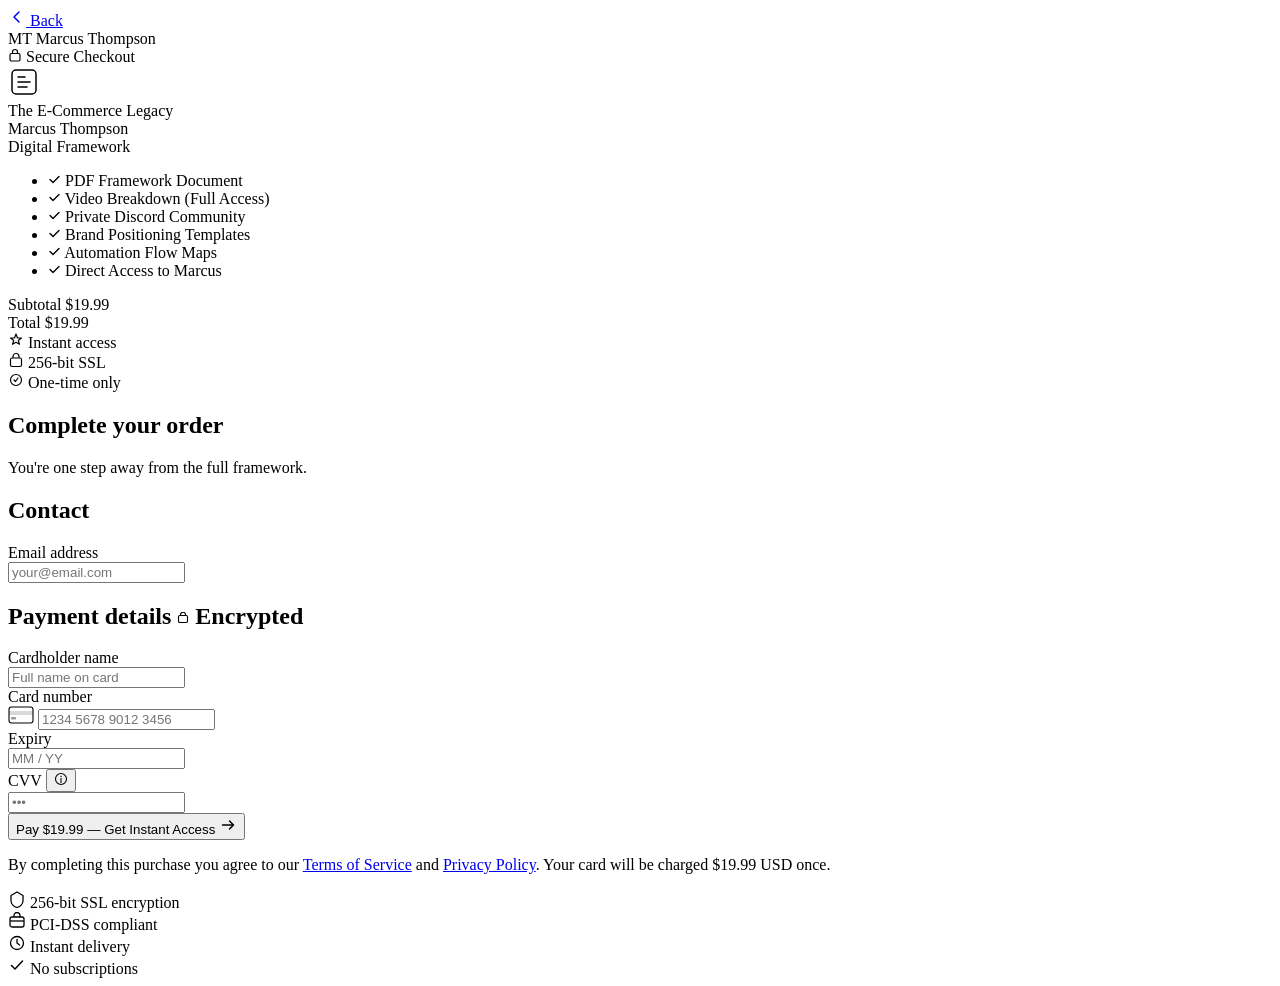
==== checkout.html @ 84d75840 "Create checkout.html" ====
<!DOCTYPE html>
<html lang="en">
<head>
  <meta charset="UTF-8" />
  <meta name="viewport" content="width=device-width, initial-scale=1.0" />
  <meta name="description" content="Secure checkout — The E-Commerce Legacy by Marcus Thompson" />
  <title>Checkout — The E-Commerce Legacy</title>

  <!-- Fonts -->
  <link rel="preconnect" href="https://fonts.googleapis.com" />
  <link rel="preconnect" href="https://fonts.gstatic.com" crossorigin />
  <link href="https://fonts.googleapis.com/css2?family=Cormorant+Garamond:ital,wght@0,300;0,400;0,500;0,600;1,300;1,400&family=DM+Sans:opsz,wght@9..40,300;9..40,400;9..40,500&display=swap" rel="stylesheet" />

  <!-- GSAP -->
  <script src="https://cdnjs.cloudflare.com/ajax/libs/gsap/3.12.5/gsap.min.js"></script>

  <link rel="stylesheet" href="css/style.css" />
</head>
<body class="checkout-page">

  <!-- Checkout Ambient BG -->
  <div class="co-bg" aria-hidden="true">
    <div class="co-bg__orb co-bg__orb--1"></div>
    <div class="co-bg__orb co-bg__orb--2"></div>
    <div class="co-bg__noise"></div>
  </div>

  <!-- Top Bar -->
  <header class="co-header">
    <a class="co-header__back" href="index.html" aria-label="Back to main page">
      <svg width="18" height="18" viewBox="0 0 18 18" fill="none" aria-hidden="true"><path d="M11 4L6 9l5 5" stroke="currentColor" stroke-width="1.5" stroke-linecap="round" stroke-linejoin="round"/></svg>
      <span>Back</span>
    </a>
    <div class="co-header__brand">
      <span class="co-header__logo-mark">MT</span>
      <span class="co-header__logo-text">Marcus Thompson</span>
    </div>
    <div class="co-header__secure" aria-label="Secure checkout">
      <svg width="14" height="14" viewBox="0 0 14 14" fill="none" aria-hidden="true"><rect x="2" y="5.5" width="10" height="7.5" rx="1.5" stroke="currentColor" stroke-width="1.2"/><path d="M4.5 5.5V4a2.5 2.5 0 015 0v1.5" stroke="currentColor" stroke-width="1.2"/></svg>
      <span>Secure Checkout</span>
    </div>
  </header>

  <!-- Checkout Layout -->
  <main class="co-main" id="checkout-main">
    <div class="co-layout">

      <!-- LEFT: Order Summary -->
      <aside class="co-summary" aria-label="Order summary">

        <div class="co-summary__product">
          <div class="co-summary__product-image" aria-hidden="true">
            <div class="co-summary__product-icon">
              <svg width="32" height="32" viewBox="0 0 32 32" fill="none"><rect x="4" y="4" width="24" height="24" rx="4" stroke="currentColor" stroke-width="1.5"/><path d="M10 16h12M10 11h7M10 21h9" stroke="currentColor" stroke-width="1.5" stroke-linecap="round"/></svg>
            </div>
          </div>
          <div class="co-summary__product-info">
            <div class="co-summary__product-name">The E-Commerce Legacy</div>
            <div class="co-summary__product-author">Marcus Thompson</div>
            <div class="co-summary__product-type">Digital Framework</div>
          </div>
        </div>

        <div class="co-summary__divider" aria-hidden="true"></div>

        <ul class="co-summary__includes" role="list" aria-label="What's included">
          <li class="co-summary__include-item">
            <svg width="13" height="13" viewBox="0 0 13 13" fill="none" aria-hidden="true"><path d="M2 6.5L5 9.5L11 3.5" stroke="currentColor" stroke-width="1.4" stroke-linecap="round" stroke-linejoin="round"/></svg>
            <span>PDF Framework Document</span>
          </li>
          <li class="co-summary__include-item">
            <svg width="13" height="13" viewBox="0 0 13 13" fill="none" aria-hidden="true"><path d="M2 6.5L5 9.5L11 3.5" stroke="currentColor" stroke-width="1.4" stroke-linecap="round" stroke-linejoin="round"/></svg>
            <span>Video Breakdown (Full Access)</span>
          </li>
          <li class="co-summary__include-item">
            <svg width="13" height="13" viewBox="0 0 13 13" fill="none" aria-hidden="true"><path d="M2 6.5L5 9.5L11 3.5" stroke="currentColor" stroke-width="1.4" stroke-linecap="round" stroke-linejoin="round"/></svg>
            <span>Private Discord Community</span>
          </li>
          <li class="co-summary__include-item">
            <svg width="13" height="13" viewBox="0 0 13 13" fill="none" aria-hidden="true"><path d="M2 6.5L5 9.5L11 3.5" stroke="currentColor" stroke-width="1.4" stroke-linecap="round" stroke-linejoin="round"/></svg>
            <span>Brand Positioning Templates</span>
          </li>
          <li class="co-summary__include-item">
            <svg width="13" height="13" viewBox="0 0 13 13" fill="none" aria-hidden="true"><path d="M2 6.5L5 9.5L11 3.5" stroke="currentColor" stroke-width="1.4" stroke-linecap="round" stroke-linejoin="round"/></svg>
            <span>Automation Flow Maps</span>
          </li>
          <li class="co-summary__include-item">
            <svg width="13" height="13" viewBox="0 0 13 13" fill="none" aria-hidden="true"><path d="M2 6.5L5 9.5L11 3.5" stroke="currentColor" stroke-width="1.4" stroke-linecap="round" stroke-linejoin="round"/></svg>
            <span>Direct Access to Marcus</span>
          </li>
        </ul>

        <div class="co-summary__divider" aria-hidden="true"></div>

        <div class="co-summary__totals">
          <div class="co-summary__line">
            <span>Subtotal</span>
            <span>$19.99</span>
          </div>
          <div class="co-summary__line co-summary__line--total">
            <span>Total</span>
            <span class="co-summary__total-price">$19.99</span>
          </div>
        </div>

        <div class="co-summary__badge">
          <div class="co-summary__badge-row">
            <div class="co-summary__badge-item">
              <svg width="16" height="16" viewBox="0 0 16 16" fill="none" aria-hidden="true"><path d="M8 2l1.5 4h4l-3.25 2.4 1.25 3.85L8 10.3l-3.5 1.95 1.25-3.85L2.5 6h4L8 2z" stroke="currentColor" stroke-width="1.2" stroke-linejoin="round"/></svg>
              <span>Instant access</span>
            </div>
            <div class="co-summary__badge-item">
              <svg width="16" height="16" viewBox="0 0 16 16" fill="none" aria-hidden="true"><rect x="2.5" y="6" width="11" height="8.5" rx="1.5" stroke="currentColor" stroke-width="1.2"/><path d="M5 6V4.5a3 3 0 016 0V6" stroke="currentColor" stroke-width="1.2"/></svg>
              <span>256-bit SSL</span>
            </div>
            <div class="co-summary__badge-item">
              <svg width="16" height="16" viewBox="0 0 16 16" fill="none" aria-hidden="true"><circle cx="8" cy="8" r="5.5" stroke="currentColor" stroke-width="1.2"/><path d="M6 8l1.5 1.5L10 6" stroke="currentColor" stroke-width="1.2" stroke-linecap="round" stroke-linejoin="round"/></svg>
              <span>One-time only</span>
            </div>
          </div>
        </div>

      </aside>

      <!-- RIGHT: Payment Form -->
      <section class="co-form-section" aria-labelledby="checkout-heading">
        <div class="co-form-card">

          <h1 class="co-form-heading" id="checkout-heading">Complete your order</h1>
          <p class="co-form-sub">You're one step away from the full framework.</p>

          <div class="co-form" id="checkoutForm" novalidate>

            <!-- Contact -->
            <div class="co-form-group">
              <h2 class="co-form-section-title">Contact</h2>
              <div class="co-field-wrap">
                <label class="co-field-label" for="co-email">Email address</label>
                <div class="co-field-input-wrap">
                  <input
                    class="co-field-input"
                    type="email"
                    id="co-email"
                    name="email"
                    placeholder="your@email.com"
                    autocomplete="email"
                    required
                  />
                  <div class="co-field-focus-ring" aria-hidden="true"></div>
                </div>
              </div>
            </div>

            <!-- Card Details -->
            <div class="co-form-group">
              <h2 class="co-form-section-title">
                Payment details
                <span class="co-form-section-badge">
                  <svg width="12" height="12" viewBox="0 0 12 12" fill="none" aria-hidden="true"><rect x="1.5" y="3.5" width="9" height="7" rx="1.2" stroke="currentColor" stroke-width="1.1"/><path d="M3.5 3.5V2.8a2.5 2.5 0 015 0v.7" stroke="currentColor" stroke-width="1.1"/></svg>
                  Encrypted
                </span>
              </h2>

              <div class="co-field-wrap">
                <label class="co-field-label" for="co-name">Cardholder name</label>
                <div class="co-field-input-wrap">
                  <input
                    class="co-field-input"
                    type="text"
                    id="co-name"
                    name="name"
                    placeholder="Full name on card"
                    autocomplete="cc-name"
                    required
                  />
                  <div class="co-field-focus-ring" aria-hidden="true"></div>
                </div>
              </div>

              <div class="co-field-wrap">
                <label class="co-field-label" for="co-card">Card number</label>
                <div class="co-field-input-wrap co-field-input-wrap--card">
                  <span class="co-field-card-icon" aria-hidden="true">
                    <svg width="26" height="18" viewBox="0 0 26 18" fill="none"><rect x="1" y="1" width="24" height="16" rx="2.5" stroke="currentColor" stroke-width="1.1"/><rect x="1" y="5" width="24" height="4" fill="currentColor" opacity="0.15"/><rect x="3" y="11" width="5" height="2.5" rx=".8" fill="currentColor" opacity="0.4"/></svg>
                  </span>
                  <input
                    class="co-field-input co-field-input--pad-card"
                    type="text"
                    id="co-card"
                    name="cardNumber"
                    placeholder="1234 5678 9012 3456"
                    maxlength="19"
                    autocomplete="cc-number"
                    inputmode="numeric"
                    required
                  />
                  <div class="co-field-focus-ring" aria-hidden="true"></div>
                </div>
              </div>

              <div class="co-field-row">
                <div class="co-field-wrap">
                  <label class="co-field-label" for="co-expiry">Expiry</label>
                  <div class="co-field-input-wrap">
                    <input
                      class="co-field-input"
                      type="text"
                      id="co-expiry"
                      name="expiry"
                      placeholder="MM / YY"
                      maxlength="7"
                      autocomplete="cc-exp"
                      inputmode="numeric"
                      required
                    />
                    <div class="co-field-focus-ring" aria-hidden="true"></div>
                  </div>
                </div>
                <div class="co-field-wrap">
                  <label class="co-field-label" for="co-cvv">
                    CVV
                    <button class="co-field-help" type="button" aria-label="CVV info: 3 or 4 digit code on your card">
                      <svg width="14" height="14" viewBox="0 0 14 14" fill="none" aria-hidden="true"><circle cx="7" cy="7" r="5.5" stroke="currentColor" stroke-width="1.1"/><path d="M7 6.5v4" stroke="currentColor" stroke-width="1.1" stroke-linecap="round"/><circle cx="7" cy="4.5" r=".7" fill="currentColor"/></svg>
                    </button>
                  </label>
                  <div class="co-field-input-wrap">
                    <input
                      class="co-field-input"
                      type="text"
                      id="co-cvv"
                      name="cvv"
                      placeholder="•••"
                      maxlength="4"
                      autocomplete="cc-csc"
                      inputmode="numeric"
                      required
                    />
                    <div class="co-field-focus-ring" aria-hidden="true"></div>
                  </div>
                </div>
              </div>
            </div>

            <!-- Submit -->
            <button
              class="co-submit"
              type="button"
              id="submitBtn"
              aria-label="Pay $19.99 and get instant access"
            >
              <span class="co-submit__inner">
                <span class="co-submit__text">Pay $19.99 — Get Instant Access</span>
                <svg class="co-submit__icon" width="18" height="18" viewBox="0 0 18 18" fill="none" aria-hidden="true"><path d="M3.5 9h11M10.5 5l4 4-4 4" stroke="currentColor" stroke-width="1.5" stroke-linecap="round" stroke-linejoin="round"/></svg>
                <span class="co-submit__loading" aria-hidden="true">
                  <span class="co-submit__spinner"></span>
                </span>
              </span>
            </button>

            <p class="co-form-legal">
              By completing this purchase you agree to our
              <a href="#" class="co-form-legal-link">Terms of Service</a> and
              <a href="#" class="co-form-legal-link">Privacy Policy</a>.
              Your card will be charged $19.99 USD once.
            </p>

          </div>

        </div>

        <!-- Trust row under form -->
        <div class="co-trust-row" role="list" aria-label="Trust indicators">
          <div class="co-trust-item" role="listitem">
            <svg width="18" height="18" viewBox="0 0 18 18" fill="none" aria-hidden="true"><path d="M9 2L3 5.5v5C3 13.5 5.5 16.5 9 17.5c3.5-1 6-4 6-7V5.5L9 2z" stroke="currentColor" stroke-width="1.3" stroke-linejoin="round"/></svg>
            <span>256-bit SSL encryption</span>
          </div>
          <div class="co-trust-item" role="listitem">
            <svg width="18" height="18" viewBox="0 0 18 18" fill="none" aria-hidden="true"><rect x="2" y="5" width="14" height="10" rx="2" stroke="currentColor" stroke-width="1.3"/><path d="M6 5V3.5a3 3 0 016 0V5" stroke="currentColor" stroke-width="1.3"/><path d="M2 9h14" stroke="currentColor" stroke-width="1.3"/></svg>
            <span>PCI-DSS compliant</span>
          </div>
          <div class="co-trust-item" role="listitem">
            <svg width="18" height="18" viewBox="0 0 18 18" fill="none" aria-hidden="true"><circle cx="9" cy="9" r="6.5" stroke="currentColor" stroke-width="1.3"/><path d="M9 5.5v3.5l2.5 2" stroke="currentColor" stroke-width="1.3" stroke-linecap="round"/></svg>
            <span>Instant delivery</span>
          </div>
          <div class="co-trust-item" role="listitem">
            <svg width="18" height="18" viewBox="0 0 18 18" fill="none" aria-hidden="true"><path d="M3.5 9.5L7 13L14.5 5" stroke="currentColor" stroke-width="1.5" stroke-linecap="round" stroke-linejoin="round"/></svg>
            <span>No subscriptions</span>
          </div>
        </div>

      </section>

    </div>
  </main>

  <!-- Success Overlay (shown after "payment") -->
  <div class="co-success" id="successOverlay" aria-live="polite" aria-atomic="true" hidden>
    <div class="co-success__card">
      <div class="co-success__icon" aria-hidden="true">
        <svg width="40" height="40" viewBox="0 0 40 40" fill="none"><circle cx="20" cy="20" r="18" stroke="currentColor" stroke-width="1.5"/><path d="M12 20.5L17.5 26L28 14" stroke="currentColor" stroke-width="2" stroke-linecap="round" stroke-linejoin="round"/></svg>
      </div>
      <h2 class="co-success__heading">You're in.</h2>
      <p class="co-success__sub">Check your email for instant access to The E-Commerce Legacy. Welcome to the framework.</p>
      <a class="co-success__cta" href="index.html">Back to Home</a>
    </div>
  </div>

  <script src="js/script.js"></script>
  <script src="js/checkout.js"></script>
</body>
</html>
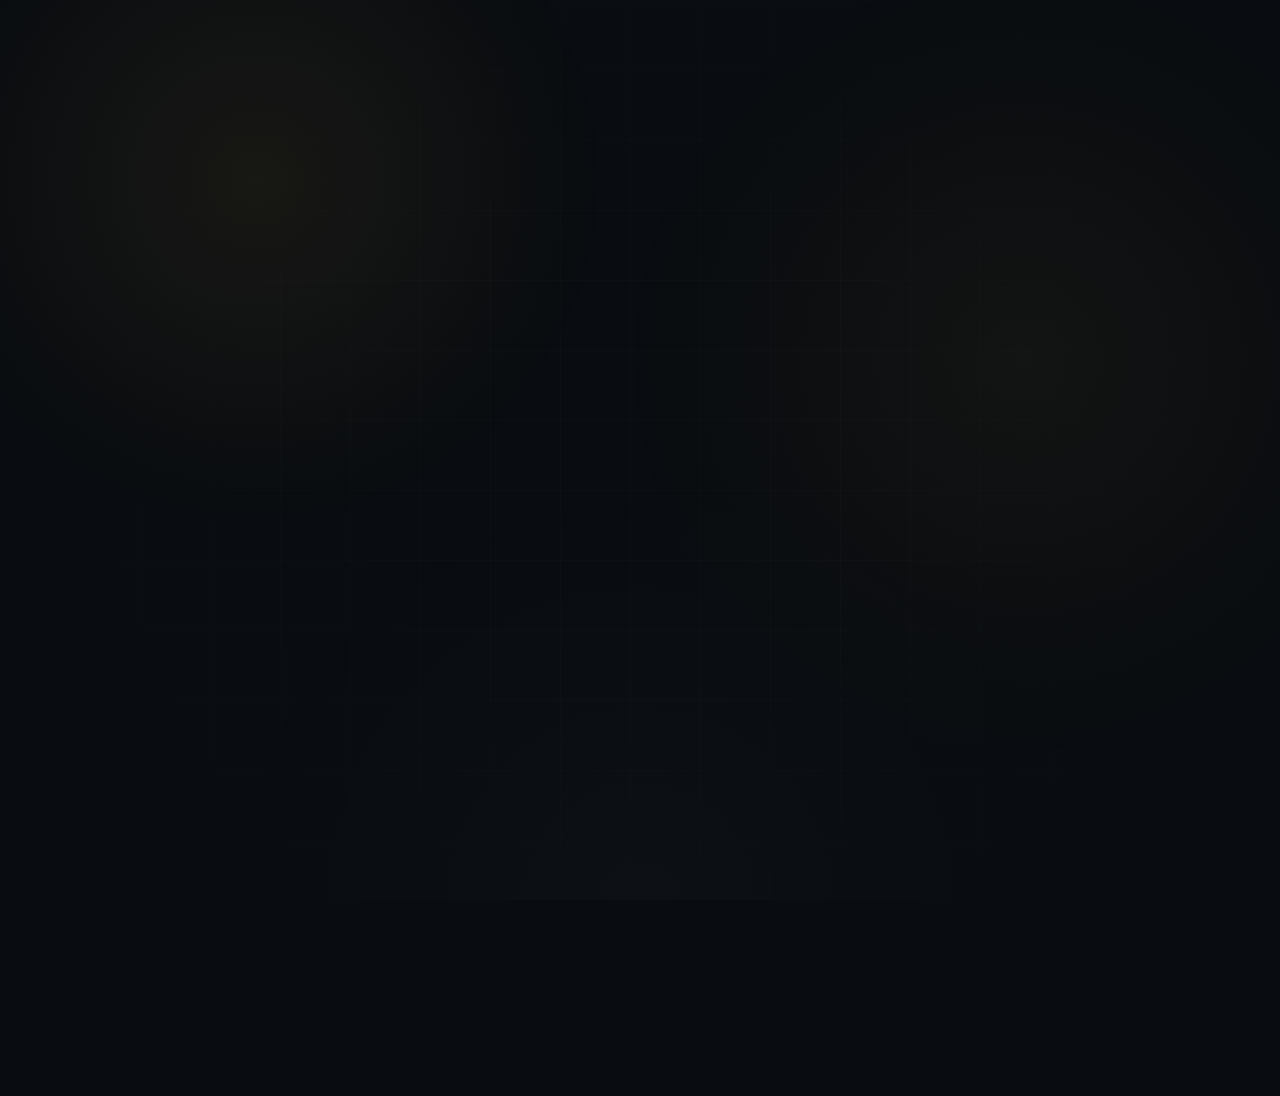
==== commit 0c85f46f: "Update checkout.html" ====
--- a/checkout.html
+++ b/checkout.html
@@ -1,311 +1,510 @@
 <!DOCTYPE html>
 <html lang="en">
 <head>
-  <meta charset="UTF-8" />
-  <meta name="viewport" content="width=device-width, initial-scale=1.0" />
-  <meta name="description" content="Secure checkout — The E-Commerce Legacy by Marcus Thompson" />
-  <title>Checkout — The E-Commerce Legacy</title>
-
-  <!-- Fonts -->
-  <link rel="preconnect" href="https://fonts.googleapis.com" />
-  <link rel="preconnect" href="https://fonts.gstatic.com" crossorigin />
-  <link href="https://fonts.googleapis.com/css2?family=Cormorant+Garamond:ital,wght@0,300;0,400;0,500;0,600;1,300;1,400&family=DM+Sans:opsz,wght@9..40,300;9..40,400;9..40,500&display=swap" rel="stylesheet" />
-
-  <!-- GSAP -->
-  <script src="https://cdnjs.cloudflare.com/ajax/libs/gsap/3.12.5/gsap.min.js"></script>
-
-  <link rel="stylesheet" href="css/style.css" />
+<meta charset="UTF-8">
+<meta name="viewport" content="width=device-width, initial-scale=1.0">
+
+<title>Checkout — The E-Commerce Legacy</title>
+
+<meta name="description" content="Secure checkout for The E-Commerce Legacy">
+
+<link rel="preconnect" href="https://fonts.googleapis.com">
+<link rel="preconnect" href="https://fonts.gstatic.com" crossorigin>
+
+<link href="https://fonts.googleapis.com/css2?family=Playfair+Display:wght@400;500;600;700;800&family=Inter:wght@300;400;500;600;700;800&display=swap" rel="stylesheet">
+
+<script src="https://cdnjs.cloudflare.com/ajax/libs/gsap/3.12.5/gsap.min.js"></script>
+
+<style>
+
+:root{
+  --bg:#090c10;
+  --bg2:#11161d;
+  --card:#171c24;
+  --gold:#c9a84c;
+  --goldLight:#ebcf83;
+  --text:#d9dde5;
+  --muted:#8e98a8;
+  --line:rgba(255,255,255,0.08);
+  --radius:28px;
+  --shadow:0 20px 80px rgba(0,0,0,0.45);
+}
+
+*{
+  margin:0;
+  padding:0;
+  box-sizing:border-box;
+}
+
+body{
+  min-height:100vh;
+  background:var(--bg);
+  color:var(--text);
+  font-family:'Inter',sans-serif;
+  overflow-x:hidden;
+  display:flex;
+  align-items:center;
+  justify-content:center;
+  padding:50px;
+  position:relative;
+}
+
+body::before{
+  content:'';
+  position:fixed;
+  inset:0;
+  background:
+    radial-gradient(circle at 20% 20%, rgba(201,168,76,0.08), transparent 28%),
+    radial-gradient(circle at 80% 40%, rgba(201,168,76,0.05), transparent 35%),
+    radial-gradient(circle at 50% 100%, rgba(255,255,255,0.02), transparent 40%);
+  pointer-events:none;
+  z-index:-2;
+}
+
+body::after{
+  content:'';
+  position:fixed;
+  inset:0;
+  background-image:
+  linear-gradient(rgba(255,255,255,0.015) 1px, transparent 1px),
+  linear-gradient(90deg, rgba(255,255,255,0.015) 1px, transparent 1px);
+  background-size:70px 70px;
+  mask-image:radial-gradient(circle at center, black 30%, transparent 90%);
+  z-index:-3;
+}
+
+.checkout-wrapper{
+  width:100%;
+  max-width:1320px;
+  display:grid;
+  grid-template-columns:1fr 0.9fr;
+  gap:40px;
+  align-items:start;
+}
+
+.checkout-card,
+.summary-card{
+  background:rgba(255,255,255,0.03);
+  border:1px solid rgba(255,255,255,0.08);
+  border-radius:var(--radius);
+  backdrop-filter:blur(20px);
+  box-shadow:var(--shadow);
+  overflow:hidden;
+  position:relative;
+}
+
+.checkout-card::before,
+.summary-card::before{
+  content:'';
+  position:absolute;
+  inset:0;
+  background:
+  linear-gradient(135deg, rgba(255,255,255,0.04), transparent 35%);
+  pointer-events:none;
+}
+
+.checkout-content{
+  padding:52px;
+}
+
+.brand{
+  color:var(--goldLight);
+  letter-spacing:4px;
+  text-transform:uppercase;
+  font-size:0.75rem;
+  margin-bottom:20px;
+}
+
+h1{
+  font-family:'Playfair Display',serif;
+  color:white;
+  font-size:clamp(3rem,5vw,4.5rem);
+  line-height:0.95;
+  margin-bottom:24px;
+}
+
+.subtitle{
+  color:var(--muted);
+  line-height:1.9;
+  margin-bottom:38px;
+  max-width:600px;
+}
+
+.checkout-form{
+  display:flex;
+  flex-direction:column;
+  gap:20px;
+}
+
+.input-group{
+  display:flex;
+  flex-direction:column;
+  gap:10px;
+}
+
+.input-group label{
+  color:white;
+  font-size:0.95rem;
+  font-weight:500;
+}
+
+.input-group input{
+  width:100%;
+  padding:18px;
+  background:#0d1015;
+  border:1px solid rgba(255,255,255,0.08);
+  border-radius:18px;
+  color:white;
+  font-size:1rem;
+  transition:0.3s ease;
+}
+
+.input-group input:focus{
+  outline:none;
+  border-color:rgba(201,168,76,0.45);
+  box-shadow:0 0 0 4px rgba(201,168,76,0.08);
+}
+
+.row{
+  display:grid;
+  grid-template-columns:1fr 1fr;
+  gap:20px;
+}
+
+.checkout-btn{
+  width:100%;
+  padding:20px;
+  border:none;
+  border-radius:18px;
+  background:linear-gradient(135deg,var(--goldLight),var(--gold));
+  color:black;
+  font-size:1rem;
+  font-weight:800;
+  cursor:pointer;
+  transition:0.35s ease;
+  margin-top:10px;
+  box-shadow:0 12px 35px rgba(201,168,76,0.22);
+}
+
+.checkout-btn:hover{
+  transform:translateY(-4px);
+}
+
+.secure{
+  display:flex;
+  justify-content:center;
+  gap:10px;
+  margin-top:20px;
+  color:var(--muted);
+  font-size:0.92rem;
+}
+
+.back-link{
+  display:inline-flex;
+  align-items:center;
+  gap:10px;
+  color:var(--goldLight);
+  text-decoration:none;
+  margin-top:34px;
+  transition:0.3s ease;
+}
+
+.back-link:hover{
+  opacity:0.8;
+}
+
+.summary-top{
+  position:relative;
+  height:320px;
+  overflow:hidden;
+}
+
+.summary-top::after{
+  content:'';
+  position:absolute;
+  inset:0;
+  background:linear-gradient(to top, rgba(9,12,16,0.95), transparent 40%);
+}
+
+.summary-top img{
+  width:100%;
+  height:100%;
+  object-fit:cover;
+}
+
+.summary-content{
+  padding:42px;
+}
+
+.summary-content h2{
+  font-family:'Playfair Display',serif;
+  color:white;
+  font-size:2.4rem;
+  margin-bottom:18px;
+}
+
+.summary-content p{
+  color:var(--muted);
+  line-height:1.9;
+}
+
+.order-box{
+  margin-top:36px;
+  background:rgba(255,255,255,0.03);
+  border:1px solid rgba(255,255,255,0.06);
+  border-radius:22px;
+  padding:24px;
+}
+
+.order-line{
+  display:flex;
+  justify-content:space-between;
+  align-items:center;
+  padding:18px 0;
+  border-bottom:1px solid rgba(255,255,255,0.06);
+}
+
+.order-line:last-child{
+  border-bottom:none;
+}
+
+.order-line span:first-child{
+  color:var(--muted);
+}
+
+.total{
+  color:var(--goldLight);
+  font-weight:700;
+  font-size:1.08rem;
+}
+
+.trust-row{
+  display:grid;
+  grid-template-columns:repeat(3,1fr);
+  gap:16px;
+  margin-top:30px;
+}
+
+.trust-box{
+  background:rgba(255,255,255,0.03);
+  border:1px solid rgba(255,255,255,0.06);
+  border-radius:18px;
+  padding:18px;
+  text-align:center;
+}
+
+.trust-box strong{
+  display:block;
+  color:white;
+  margin-bottom:8px;
+}
+
+.trust-box span{
+  color:var(--muted);
+  font-size:0.9rem;
+}
+
+.fade{
+  opacity:0;
+  transform:translateY(40px);
+}
+
+@media(max-width:980px){
+
+.checkout-wrapper{
+  grid-template-columns:1fr;
+}
+
+.summary-card{
+  order:-1;
+}
+
+}
+
+@media(max-width:768px){
+
+body{
+  padding:20px;
+}
+
+.checkout-content,
+.summary-content{
+  padding:30px;
+}
+
+.row{
+  grid-template-columns:1fr;
+}
+
+.trust-row{
+  grid-template-columns:1fr;
+}
+
+.summary-top{
+  height:240px;
+}
+
+}
+
+</style>
 </head>
-<body class="checkout-page">
-
-  <!-- Checkout Ambient BG -->
-  <div class="co-bg" aria-hidden="true">
-    <div class="co-bg__orb co-bg__orb--1"></div>
-    <div class="co-bg__orb co-bg__orb--2"></div>
-    <div class="co-bg__noise"></div>
+<body>
+
+<div class="checkout-wrapper">
+
+  <div class="checkout-card fade">
+
+    <div class="checkout-content">
+
+      <div class="brand">
+        Secure Checkout
+      </div>
+
+      <h1>
+        Complete Your
+        Purchase
+      </h1>
+
+      <p class="subtitle">
+        Get instant access to The E-Commerce Legacy framework immediately after checkout. Premium systems, premium positioning, and real long-term e-commerce growth.
+      </p>
+
+      <form class="checkout-form">
+
+        <div class="input-group">
+          <label>Email Address</label>
+          <input type="email" placeholder="you@example.com">
+        </div>
+
+        <div class="input-group">
+          <label>Full Name</label>
+          <input type="text" placeholder="Marcus Thompson">
+        </div>
+
+        <div class="input-group">
+          <label>Card Number</label>
+          <input type="text" placeholder="4242 4242 4242 4242">
+        </div>
+
+        <div class="row">
+
+          <div class="input-group">
+            <label>Expiry Date</label>
+            <input type="text" placeholder="MM / YY">
+          </div>
+
+          <div class="input-group">
+            <label>CVV</label>
+            <input type="text" placeholder="123">
+          </div>
+
+        </div>
+
+        <button type="button" class="checkout-btn">
+          Complete Secure Payment — $19.99
+        </button>
+
+      </form>
+
+      <div class="secure">
+        <span>🔒</span>
+        <span>256-bit SSL Secure Checkout</span>
+      </div>
+
+      <a href="index.html" class="back-link">
+        ← Back To Website
+      </a>
+
+    </div>
+
   </div>
 
-  <!-- Top Bar -->
-  <header class="co-header">
-    <a class="co-header__back" href="index.html" aria-label="Back to main page">
-      <svg width="18" height="18" viewBox="0 0 18 18" fill="none" aria-hidden="true"><path d="M11 4L6 9l5 5" stroke="currentColor" stroke-width="1.5" stroke-linecap="round" stroke-linejoin="round"/></svg>
-      <span>Back</span>
-    </a>
-    <div class="co-header__brand">
-      <span class="co-header__logo-mark">MT</span>
-      <span class="co-header__logo-text">Marcus Thompson</span>
+  <div class="summary-card fade">
+
+    <div class="summary-top">
+      <img src="https://images.unsplash.com/photo-1556740749-887f6717d7e4?q=80&w=1600&auto=format&fit=crop" alt="E-Commerce">
     </div>
-    <div class="co-header__secure" aria-label="Secure checkout">
-      <svg width="14" height="14" viewBox="0 0 14 14" fill="none" aria-hidden="true"><rect x="2" y="5.5" width="10" height="7.5" rx="1.5" stroke="currentColor" stroke-width="1.2"/><path d="M4.5 5.5V4a2.5 2.5 0 015 0v1.5" stroke="currentColor" stroke-width="1.2"/></svg>
-      <span>Secure Checkout</span>
+
+    <div class="summary-content">
+
+      <h2>
+        The E-Commerce Legacy
+      </h2>
+
+      <p>
+        The complete premium framework covering positioning, automation, retention systems, scaling strategies, backend optimization, and sustainable brand growth.
+      </p>
+
+      <div class="order-box">
+
+        <div class="order-line">
+          <span>Framework Access</span>
+          <strong>$19.99</strong>
+        </div>
+
+        <div class="order-line">
+          <span>Taxes & Fees</span>
+          <strong>$0.00</strong>
+        </div>
+
+        <div class="order-line total">
+          <span>Total</span>
+          <strong>$19.99</strong>
+        </div>
+
+      </div>
+
+      <div class="trust-row">
+
+        <div class="trust-box">
+          <strong>Instant Access</strong>
+          <span>Immediate delivery</span>
+        </div>
+
+        <div class="trust-box">
+          <strong>Private Community</strong>
+          <span>Discord included</span>
+        </div>
+
+        <div class="trust-box">
+          <strong>Secure Payment</strong>
+          <span>Encrypted checkout</span>
+        </div>
+
+      </div>
+
     </div>
-  </header>
-
-  <!-- Checkout Layout -->
-  <main class="co-main" id="checkout-main">
-    <div class="co-layout">
-
-      <!-- LEFT: Order Summary -->
-      <aside class="co-summary" aria-label="Order summary">
-
-        <div class="co-summary__product">
-          <div class="co-summary__product-image" aria-hidden="true">
-            <div class="co-summary__product-icon">
-              <svg width="32" height="32" viewBox="0 0 32 32" fill="none"><rect x="4" y="4" width="24" height="24" rx="4" stroke="currentColor" stroke-width="1.5"/><path d="M10 16h12M10 11h7M10 21h9" stroke="currentColor" stroke-width="1.5" stroke-linecap="round"/></svg>
-            </div>
-          </div>
-          <div class="co-summary__product-info">
-            <div class="co-summary__product-name">The E-Commerce Legacy</div>
-            <div class="co-summary__product-author">Marcus Thompson</div>
-            <div class="co-summary__product-type">Digital Framework</div>
-          </div>
-        </div>
-
-        <div class="co-summary__divider" aria-hidden="true"></div>
-
-        <ul class="co-summary__includes" role="list" aria-label="What's included">
-          <li class="co-summary__include-item">
-            <svg width="13" height="13" viewBox="0 0 13 13" fill="none" aria-hidden="true"><path d="M2 6.5L5 9.5L11 3.5" stroke="currentColor" stroke-width="1.4" stroke-linecap="round" stroke-linejoin="round"/></svg>
-            <span>PDF Framework Document</span>
-          </li>
-          <li class="co-summary__include-item">
-            <svg width="13" height="13" viewBox="0 0 13 13" fill="none" aria-hidden="true"><path d="M2 6.5L5 9.5L11 3.5" stroke="currentColor" stroke-width="1.4" stroke-linecap="round" stroke-linejoin="round"/></svg>
-            <span>Video Breakdown (Full Access)</span>
-          </li>
-          <li class="co-summary__include-item">
-            <svg width="13" height="13" viewBox="0 0 13 13" fill="none" aria-hidden="true"><path d="M2 6.5L5 9.5L11 3.5" stroke="currentColor" stroke-width="1.4" stroke-linecap="round" stroke-linejoin="round"/></svg>
-            <span>Private Discord Community</span>
-          </li>
-          <li class="co-summary__include-item">
-            <svg width="13" height="13" viewBox="0 0 13 13" fill="none" aria-hidden="true"><path d="M2 6.5L5 9.5L11 3.5" stroke="currentColor" stroke-width="1.4" stroke-linecap="round" stroke-linejoin="round"/></svg>
-            <span>Brand Positioning Templates</span>
-          </li>
-          <li class="co-summary__include-item">
-            <svg width="13" height="13" viewBox="0 0 13 13" fill="none" aria-hidden="true"><path d="M2 6.5L5 9.5L11 3.5" stroke="currentColor" stroke-width="1.4" stroke-linecap="round" stroke-linejoin="round"/></svg>
-            <span>Automation Flow Maps</span>
-          </li>
-          <li class="co-summary__include-item">
-            <svg width="13" height="13" viewBox="0 0 13 13" fill="none" aria-hidden="true"><path d="M2 6.5L5 9.5L11 3.5" stroke="currentColor" stroke-width="1.4" stroke-linecap="round" stroke-linejoin="round"/></svg>
-            <span>Direct Access to Marcus</span>
-          </li>
-        </ul>
-
-        <div class="co-summary__divider" aria-hidden="true"></div>
-
-        <div class="co-summary__totals">
-          <div class="co-summary__line">
-            <span>Subtotal</span>
-            <span>$19.99</span>
-          </div>
-          <div class="co-summary__line co-summary__line--total">
-            <span>Total</span>
-            <span class="co-summary__total-price">$19.99</span>
-          </div>
-        </div>
-
-        <div class="co-summary__badge">
-          <div class="co-summary__badge-row">
-            <div class="co-summary__badge-item">
-              <svg width="16" height="16" viewBox="0 0 16 16" fill="none" aria-hidden="true"><path d="M8 2l1.5 4h4l-3.25 2.4 1.25 3.85L8 10.3l-3.5 1.95 1.25-3.85L2.5 6h4L8 2z" stroke="currentColor" stroke-width="1.2" stroke-linejoin="round"/></svg>
-              <span>Instant access</span>
-            </div>
-            <div class="co-summary__badge-item">
-              <svg width="16" height="16" viewBox="0 0 16 16" fill="none" aria-hidden="true"><rect x="2.5" y="6" width="11" height="8.5" rx="1.5" stroke="currentColor" stroke-width="1.2"/><path d="M5 6V4.5a3 3 0 016 0V6" stroke="currentColor" stroke-width="1.2"/></svg>
-              <span>256-bit SSL</span>
-            </div>
-            <div class="co-summary__badge-item">
-              <svg width="16" height="16" viewBox="0 0 16 16" fill="none" aria-hidden="true"><circle cx="8" cy="8" r="5.5" stroke="currentColor" stroke-width="1.2"/><path d="M6 8l1.5 1.5L10 6" stroke="currentColor" stroke-width="1.2" stroke-linecap="round" stroke-linejoin="round"/></svg>
-              <span>One-time only</span>
-            </div>
-          </div>
-        </div>
-
-      </aside>
-
-      <!-- RIGHT: Payment Form -->
-      <section class="co-form-section" aria-labelledby="checkout-heading">
-        <div class="co-form-card">
-
-          <h1 class="co-form-heading" id="checkout-heading">Complete your order</h1>
-          <p class="co-form-sub">You're one step away from the full framework.</p>
-
-          <div class="co-form" id="checkoutForm" novalidate>
-
-            <!-- Contact -->
-            <div class="co-form-group">
-              <h2 class="co-form-section-title">Contact</h2>
-              <div class="co-field-wrap">
-                <label class="co-field-label" for="co-email">Email address</label>
-                <div class="co-field-input-wrap">
-                  <input
-                    class="co-field-input"
-                    type="email"
-                    id="co-email"
-                    name="email"
-                    placeholder="your@email.com"
-                    autocomplete="email"
-                    required
-                  />
-                  <div class="co-field-focus-ring" aria-hidden="true"></div>
-                </div>
-              </div>
-            </div>
-
-            <!-- Card Details -->
-            <div class="co-form-group">
-              <h2 class="co-form-section-title">
-                Payment details
-                <span class="co-form-section-badge">
-                  <svg width="12" height="12" viewBox="0 0 12 12" fill="none" aria-hidden="true"><rect x="1.5" y="3.5" width="9" height="7" rx="1.2" stroke="currentColor" stroke-width="1.1"/><path d="M3.5 3.5V2.8a2.5 2.5 0 015 0v.7" stroke="currentColor" stroke-width="1.1"/></svg>
-                  Encrypted
-                </span>
-              </h2>
-
-              <div class="co-field-wrap">
-                <label class="co-field-label" for="co-name">Cardholder name</label>
-                <div class="co-field-input-wrap">
-                  <input
-                    class="co-field-input"
-                    type="text"
-                    id="co-name"
-                    name="name"
-                    placeholder="Full name on card"
-                    autocomplete="cc-name"
-                    required
-                  />
-                  <div class="co-field-focus-ring" aria-hidden="true"></div>
-                </div>
-              </div>
-
-              <div class="co-field-wrap">
-                <label class="co-field-label" for="co-card">Card number</label>
-                <div class="co-field-input-wrap co-field-input-wrap--card">
-                  <span class="co-field-card-icon" aria-hidden="true">
-                    <svg width="26" height="18" viewBox="0 0 26 18" fill="none"><rect x="1" y="1" width="24" height="16" rx="2.5" stroke="currentColor" stroke-width="1.1"/><rect x="1" y="5" width="24" height="4" fill="currentColor" opacity="0.15"/><rect x="3" y="11" width="5" height="2.5" rx=".8" fill="currentColor" opacity="0.4"/></svg>
-                  </span>
-                  <input
-                    class="co-field-input co-field-input--pad-card"
-                    type="text"
-                    id="co-card"
-                    name="cardNumber"
-                    placeholder="1234 5678 9012 3456"
-                    maxlength="19"
-                    autocomplete="cc-number"
-                    inputmode="numeric"
-                    required
-                  />
-                  <div class="co-field-focus-ring" aria-hidden="true"></div>
-                </div>
-              </div>
-
-              <div class="co-field-row">
-                <div class="co-field-wrap">
-                  <label class="co-field-label" for="co-expiry">Expiry</label>
-                  <div class="co-field-input-wrap">
-                    <input
-                      class="co-field-input"
-                      type="text"
-                      id="co-expiry"
-                      name="expiry"
-                      placeholder="MM / YY"
-                      maxlength="7"
-                      autocomplete="cc-exp"
-                      inputmode="numeric"
-                      required
-                    />
-                    <div class="co-field-focus-ring" aria-hidden="true"></div>
-                  </div>
-                </div>
-                <div class="co-field-wrap">
-                  <label class="co-field-label" for="co-cvv">
-                    CVV
-                    <button class="co-field-help" type="button" aria-label="CVV info: 3 or 4 digit code on your card">
-                      <svg width="14" height="14" viewBox="0 0 14 14" fill="none" aria-hidden="true"><circle cx="7" cy="7" r="5.5" stroke="currentColor" stroke-width="1.1"/><path d="M7 6.5v4" stroke="currentColor" stroke-width="1.1" stroke-linecap="round"/><circle cx="7" cy="4.5" r=".7" fill="currentColor"/></svg>
-                    </button>
-                  </label>
-                  <div class="co-field-input-wrap">
-                    <input
-                      class="co-field-input"
-                      type="text"
-                      id="co-cvv"
-                      name="cvv"
-                      placeholder="•••"
-                      maxlength="4"
-                      autocomplete="cc-csc"
-                      inputmode="numeric"
-                      required
-                    />
-                    <div class="co-field-focus-ring" aria-hidden="true"></div>
-                  </div>
-                </div>
-              </div>
-            </div>
-
-            <!-- Submit -->
-            <button
-              class="co-submit"
-              type="button"
-              id="submitBtn"
-              aria-label="Pay $19.99 and get instant access"
-            >
-              <span class="co-submit__inner">
-                <span class="co-submit__text">Pay $19.99 — Get Instant Access</span>
-                <svg class="co-submit__icon" width="18" height="18" viewBox="0 0 18 18" fill="none" aria-hidden="true"><path d="M3.5 9h11M10.5 5l4 4-4 4" stroke="currentColor" stroke-width="1.5" stroke-linecap="round" stroke-linejoin="round"/></svg>
-                <span class="co-submit__loading" aria-hidden="true">
-                  <span class="co-submit__spinner"></span>
-                </span>
-              </span>
-            </button>
-
-            <p class="co-form-legal">
-              By completing this purchase you agree to our
-              <a href="#" class="co-form-legal-link">Terms of Service</a> and
-              <a href="#" class="co-form-legal-link">Privacy Policy</a>.
-              Your card will be charged $19.99 USD once.
-            </p>
-
-          </div>
-
-        </div>
-
-        <!-- Trust row under form -->
-        <div class="co-trust-row" role="list" aria-label="Trust indicators">
-          <div class="co-trust-item" role="listitem">
-            <svg width="18" height="18" viewBox="0 0 18 18" fill="none" aria-hidden="true"><path d="M9 2L3 5.5v5C3 13.5 5.5 16.5 9 17.5c3.5-1 6-4 6-7V5.5L9 2z" stroke="currentColor" stroke-width="1.3" stroke-linejoin="round"/></svg>
-            <span>256-bit SSL encryption</span>
-          </div>
-          <div class="co-trust-item" role="listitem">
-            <svg width="18" height="18" viewBox="0 0 18 18" fill="none" aria-hidden="true"><rect x="2" y="5" width="14" height="10" rx="2" stroke="currentColor" stroke-width="1.3"/><path d="M6 5V3.5a3 3 0 016 0V5" stroke="currentColor" stroke-width="1.3"/><path d="M2 9h14" stroke="currentColor" stroke-width="1.3"/></svg>
-            <span>PCI-DSS compliant</span>
-          </div>
-          <div class="co-trust-item" role="listitem">
-            <svg width="18" height="18" viewBox="0 0 18 18" fill="none" aria-hidden="true"><circle cx="9" cy="9" r="6.5" stroke="currentColor" stroke-width="1.3"/><path d="M9 5.5v3.5l2.5 2" stroke="currentColor" stroke-width="1.3" stroke-linecap="round"/></svg>
-            <span>Instant delivery</span>
-          </div>
-          <div class="co-trust-item" role="listitem">
-            <svg width="18" height="18" viewBox="0 0 18 18" fill="none" aria-hidden="true"><path d="M3.5 9.5L7 13L14.5 5" stroke="currentColor" stroke-width="1.5" stroke-linecap="round" stroke-linejoin="round"/></svg>
-            <span>No subscriptions</span>
-          </div>
-        </div>
-
-      </section>
-
-    </div>
-  </main>
-
-  <!-- Success Overlay (shown after "payment") -->
-  <div class="co-success" id="successOverlay" aria-live="polite" aria-atomic="true" hidden>
-    <div class="co-success__card">
-      <div class="co-success__icon" aria-hidden="true">
-        <svg width="40" height="40" viewBox="0 0 40 40" fill="none"><circle cx="20" cy="20" r="18" stroke="currentColor" stroke-width="1.5"/><path d="M12 20.5L17.5 26L28 14" stroke="currentColor" stroke-width="2" stroke-linecap="round" stroke-linejoin="round"/></svg>
-      </div>
-      <h2 class="co-success__heading">You're in.</h2>
-      <p class="co-success__sub">Check your email for instant access to The E-Commerce Legacy. Welcome to the framework.</p>
-      <a class="co-success__cta" href="index.html">Back to Home</a>
-    </div>
+
   </div>
 
-  <script src="js/script.js"></script>
-  <script src="js/checkout.js"></script>
+</div>
+
+<script>
+
+gsap.from('.checkout-card',{
+  opacity:0,
+  y:60,
+  duration:1.2,
+  ease:'power3.out'
+});
+
+gsap.from('.summary-card',{
+  opacity:0,
+  y:60,
+  duration:1.2,
+  delay:0.15,
+  ease:'power3.out'
+});
+
+gsap.to('.summary-card',{
+  y:-10,
+  duration:4,
+  repeat:-1,
+  yoyo:true,
+  ease:'sine.inOut'
+});
+
+</script>
+
 </body>
 </html>
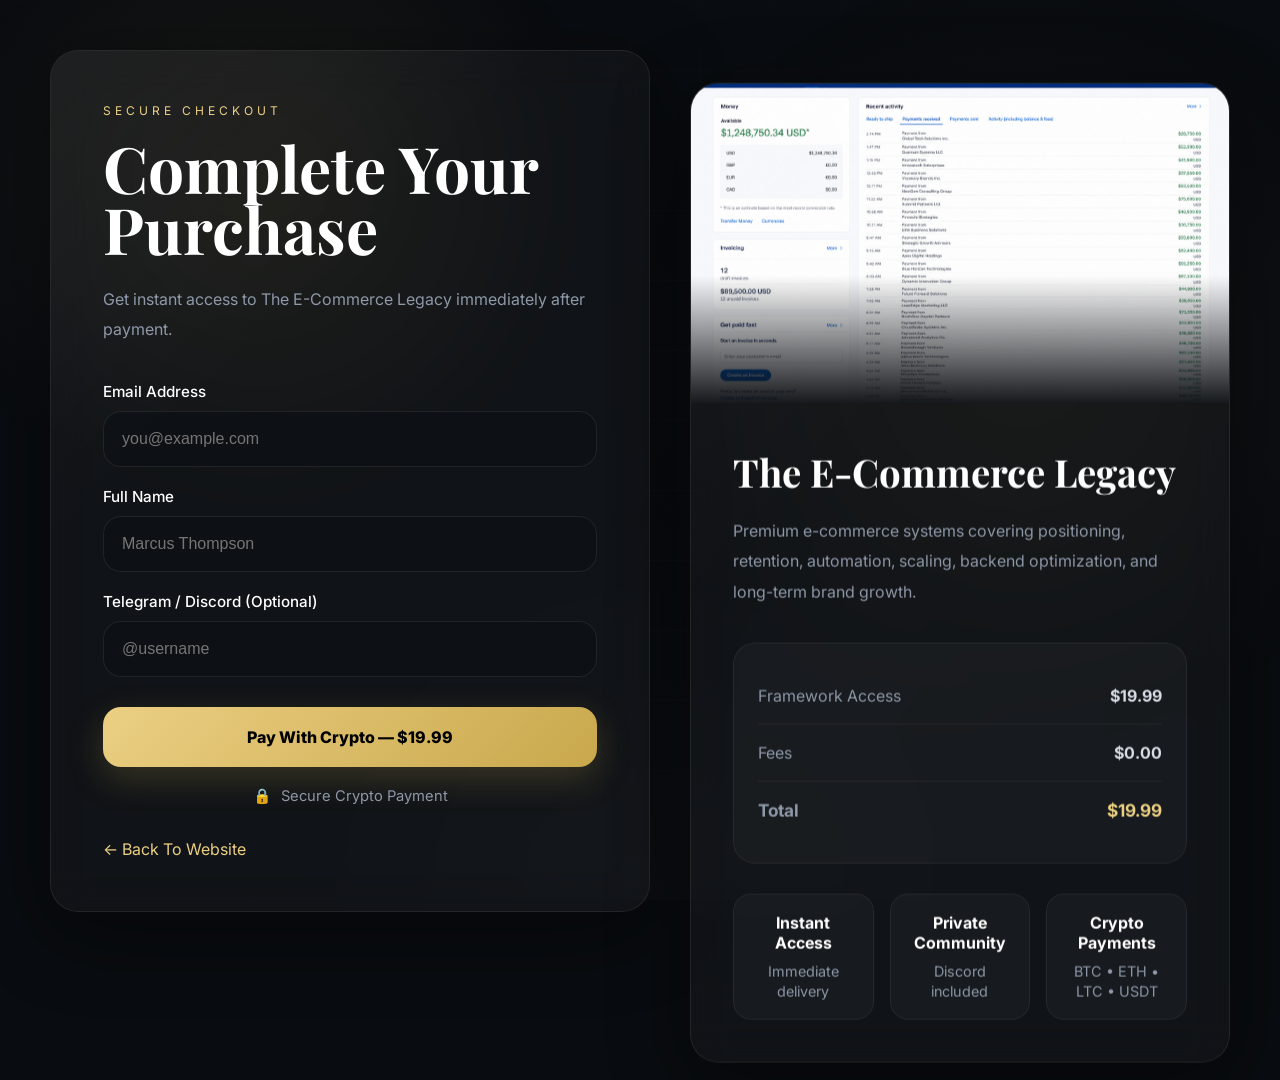
==== commit 75aab472: "Update checkout.html" ====
--- a/checkout.html
+++ b/checkout.html
@@ -173,8 +173,10 @@
 
 .checkout-btn{
   width:100%;
+  display:flex;
+  align-items:center;
+  justify-content:center;
   padding:20px;
-  border:none;
   border-radius:18px;
   background:linear-gradient(135deg,var(--goldLight),var(--gold));
   color:black;
@@ -184,6 +186,7 @@
   transition:0.35s ease;
   margin-top:10px;
   box-shadow:0 12px 35px rgba(201,168,76,0.22);
+  text-decoration:none;
 }
 
 .checkout-btn:hover{
@@ -219,17 +222,17 @@
   overflow:hidden;
 }
 
+.summary-top img{
+  width:100%;
+  height:100%;
+  object-fit:cover;
+}
+
 .summary-top::after{
   content:'';
   position:absolute;
   inset:0;
   background:linear-gradient(to top, rgba(9,12,16,0.95), transparent 40%);
-}
-
-.summary-top img{
-  width:100%;
-  height:100%;
-  object-fit:cover;
 }
 
 .summary-content{
@@ -304,11 +307,6 @@
   font-size:0.9rem;
 }
 
-.fade{
-  opacity:0;
-  transform:translateY(40px);
-}
-
 @media(max-width:980px){
 
 .checkout-wrapper{
@@ -352,7 +350,7 @@
 
 <div class="checkout-wrapper">
 
-  <div class="checkout-card fade">
+  <div class="checkout-card">
 
     <div class="checkout-content">
 
@@ -366,7 +364,7 @@
       </h1>
 
       <p class="subtitle">
-        Get instant access to The E-Commerce Legacy framework immediately after checkout. Premium systems, premium positioning, and real long-term e-commerce growth.
+        Get instant access to The E-Commerce Legacy immediately after payment.
       </p>
 
       <form class="checkout-form">
@@ -382,33 +380,19 @@
         </div>
 
         <div class="input-group">
-          <label>Card Number</label>
-          <input type="text" placeholder="4242 4242 4242 4242">
-        </div>
-
-        <div class="row">
-
-          <div class="input-group">
-            <label>Expiry Date</label>
-            <input type="text" placeholder="MM / YY">
-          </div>
-
-          <div class="input-group">
-            <label>CVV</label>
-            <input type="text" placeholder="123">
-          </div>
-
-        </div>
-
-        <button type="button" class="checkout-btn">
-          Complete Secure Payment — $19.99
-        </button>
+          <label>Telegram / Discord (Optional)</label>
+          <input type="text" placeholder="@username">
+        </div>
+
+<a href="https://nowpayments.io/payment/?iid=4766611091&paymentId=5616231752" class="checkout-btn">
+  Pay With Crypto — $19.99
+</a>
 
       </form>
 
       <div class="secure">
         <span>🔒</span>
-        <span>256-bit SSL Secure Checkout</span>
+        <span>Secure Crypto Payment</span>
       </div>
 
       <a href="index.html" class="back-link">
@@ -419,10 +403,10 @@
 
   </div>
 
-  <div class="summary-card fade">
+  <div class="summary-card">
 
     <div class="summary-top">
-      <img src="https://images.unsplash.com/photo-1556740749-887f6717d7e4?q=80&w=1600&auto=format&fit=crop" alt="E-Commerce">
+      <img src="paypal.jpg" alt="E-Commerce">
     </div>
 
     <div class="summary-content">
@@ -432,7 +416,7 @@
       </h2>
 
       <p>
-        The complete premium framework covering positioning, automation, retention systems, scaling strategies, backend optimization, and sustainable brand growth.
+        Premium e-commerce systems covering positioning, retention, automation, scaling, backend optimization, and long-term brand growth.
       </p>
 
       <div class="order-box">
@@ -443,7 +427,7 @@
         </div>
 
         <div class="order-line">
-          <span>Taxes & Fees</span>
+          <span>Fees</span>
           <strong>$0.00</strong>
         </div>
 
@@ -467,8 +451,8 @@
         </div>
 
         <div class="trust-box">
-          <strong>Secure Payment</strong>
-          <span>Encrypted checkout</span>
+          <strong>Crypto Payments</strong>
+          <span>BTC • ETH • LTC • USDT</span>
         </div>
 
       </div>
